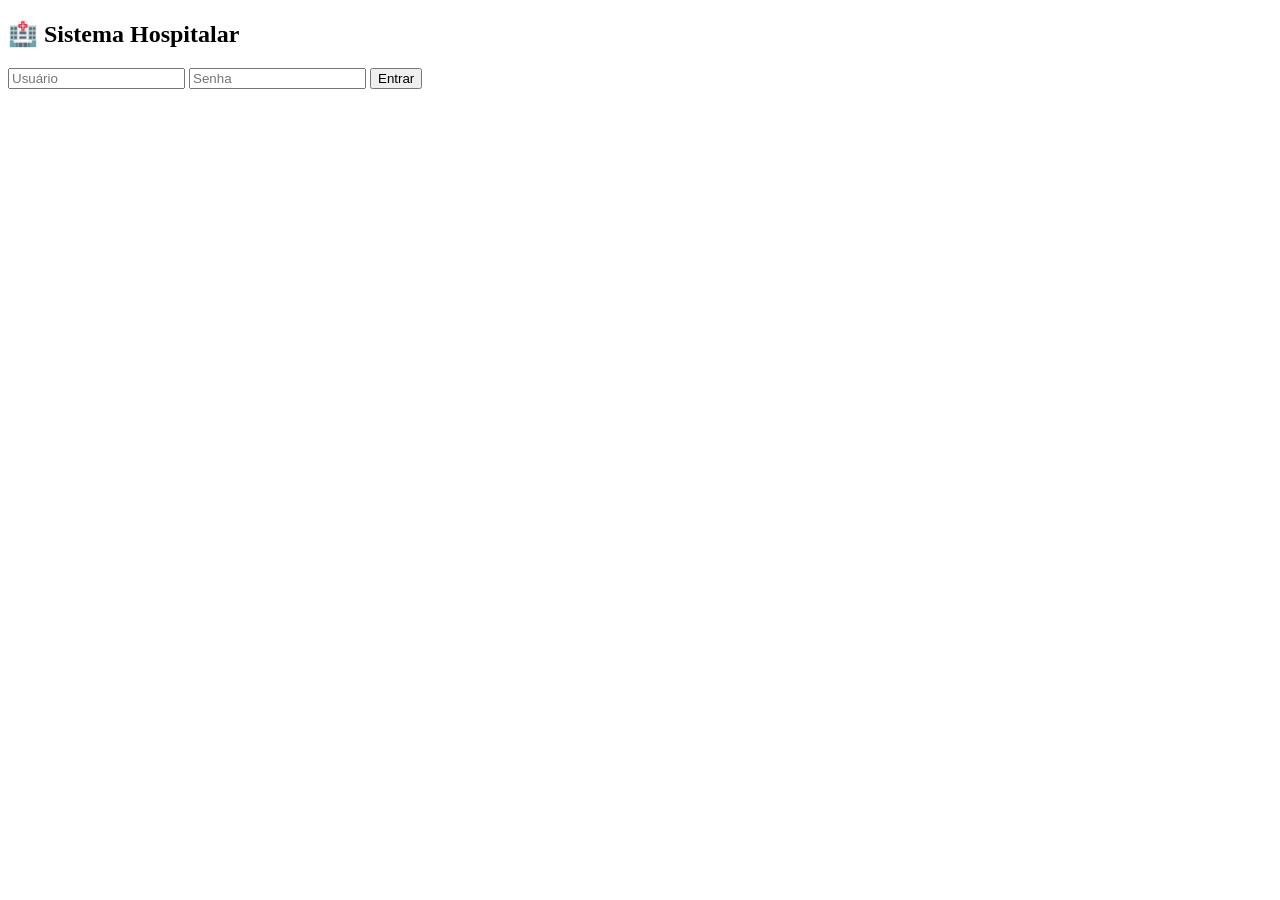
==== frontend/index.html @ 4f088b68 "Add files via upload" ====
<!DOCTYPE html>
<html>
<head>
<link rel="stylesheet" href="style.css">
</head>
<body>
<div class="container">
  <h2>🏥 Sistema Hospitalar</h2>
  <input id="usuario" placeholder="Usuário">
  <input id="senha" type="password" placeholder="Senha">
  <button onclick="login()">Entrar</button>
</div>

<script>
function login() {
  fetch("http://localhost:3000/login", {
    method: "POST",
    headers: {"Content-Type": "application/json"},
    body: JSON.stringify({
      usuario: usuario.value,
      senha: senha.value
    })
  })
  .then(r => r.json())
  .then(data => {
    if(data.tipo === "triagem") location.href = "triagem.html";
    if(data.tipo === "medico") location.href = "medico.html";
    if(data.tipo === "atendimento") location.href = "atendimento.html";
  });
}
</script>
</body>
</html>
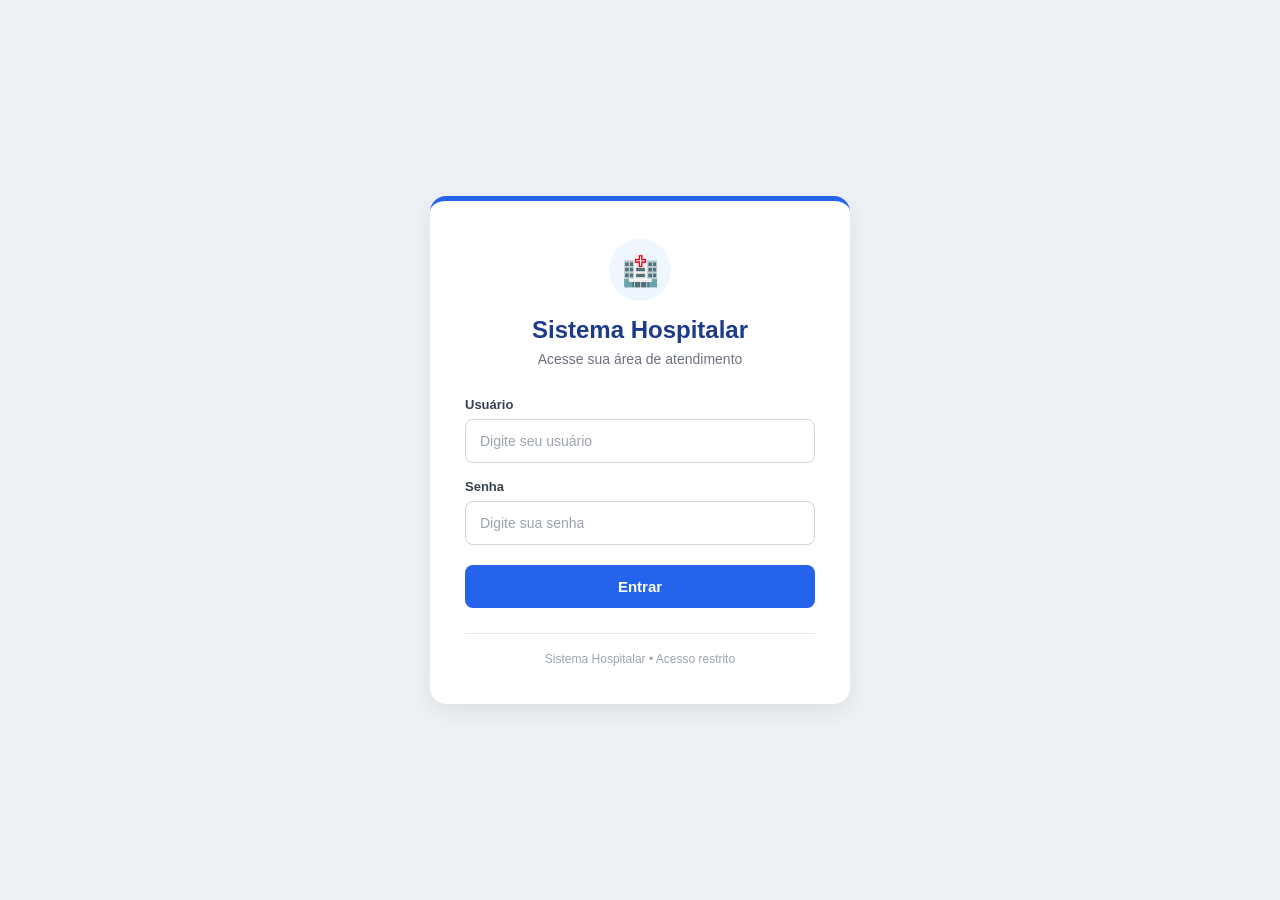
==== commit 87e7e065: "Revamp login page with new layout and styles" ====
--- a/frontend/index.html
+++ b/frontend/index.html
@@ -1,33 +1,431 @@
+
 <!DOCTYPE html>
-<html>
+<html lang="pt-BR">
 <head>
-<link rel="stylesheet" href="style.css">
+    <meta charset="UTF-8">
+    <meta name="viewport" content="width=device-width, initial-scale=1.0">
+
+    <title>Login - Sistema Hospitalar</title>
+
+    <style>
+        * {
+            box-sizing: border-box;
+            margin: 0;
+            padding: 0;
+        }
+
+        body {
+            min-height: 100vh;
+            font-family: Arial, Helvetica, sans-serif;
+            background: #eef1f5;
+            color: #1f2937;
+
+            display: flex;
+            justify-content: center;
+            align-items: center;
+
+            padding: 20px;
+        }
+
+        /* =========================
+           CONTAINER
+        ========================= */
+
+        .container {
+            width: 100%;
+            max-width: 420px;
+
+            background: #ffffff;
+
+            padding: 38px 35px;
+
+            border-radius: 16px;
+
+            border-top: 5px solid #2563eb;
+
+            box-shadow:
+                0 8px 25px rgba(0, 0, 0, 0.08);
+        }
+
+        /* =========================
+           CABEÇALHO
+        ========================= */
+
+        .cabecalho {
+            text-align: center;
+            margin-bottom: 30px;
+        }
+
+        .icone {
+            width: 62px;
+            height: 62px;
+
+            margin: 0 auto 15px;
+
+            border-radius: 50%;
+
+            background: #eff6ff;
+
+            display: flex;
+            justify-content: center;
+            align-items: center;
+
+            font-size: 30px;
+        }
+
+        h1 {
+            color: #1e3a8a;
+            font-size: 24px;
+            margin-bottom: 7px;
+        }
+
+        .subtitulo {
+            color: #6b7280;
+            font-size: 14px;
+        }
+
+        /* =========================
+           FORMULÁRIO
+        ========================= */
+
+        .formulario {
+            display: grid;
+            gap: 16px;
+        }
+
+        .campo {
+            display: grid;
+            gap: 7px;
+        }
+
+        .campo label {
+            font-size: 13px;
+            font-weight: bold;
+            color: #374151;
+        }
+
+        .campo input {
+            width: 100%;
+
+            padding: 13px 14px;
+
+            border: 1px solid #d1d5db;
+            border-radius: 8px;
+
+            font-family: inherit;
+            font-size: 14px;
+
+            outline: none;
+
+            background: #ffffff;
+
+            transition: 0.2s;
+        }
+
+        .campo input:focus {
+            border-color: #2563eb;
+
+            box-shadow:
+                0 0 0 3px rgba(37, 99, 235, 0.10);
+        }
+
+        .campo input::placeholder {
+            color: #9ca3af;
+        }
+
+        /* =========================
+           BOTÃO
+        ========================= */
+
+        .btn-entrar {
+            width: 100%;
+
+            border: none;
+            border-radius: 8px;
+
+            padding: 13px;
+
+            margin-top: 4px;
+
+            background: #2563eb;
+            color: #ffffff;
+
+            font-size: 15px;
+            font-weight: bold;
+
+            cursor: pointer;
+
+            transition: 0.2s;
+        }
+
+        .btn-entrar:hover {
+            background: #1d4ed8;
+        }
+
+        .btn-entrar:active {
+            transform: translateY(1px);
+        }
+
+        .btn-entrar:disabled {
+            opacity: 0.65;
+            cursor: not-allowed;
+        }
+
+        /* =========================
+           STATUS
+        ========================= */
+
+        .status {
+            display: none;
+
+            padding: 11px 12px;
+
+            border-radius: 8px;
+
+            font-size: 13px;
+            font-weight: bold;
+
+            text-align: center;
+        }
+
+        .status.erro {
+            display: block;
+
+            background: #fee2e2;
+            border: 1px solid #fecaca;
+
+            color: #991b1b;
+        }
+
+        /* =========================
+           RODAPÉ
+        ========================= */
+
+        .rodape {
+            margin-top: 25px;
+
+            padding-top: 18px;
+
+            border-top: 1px solid #e5e7eb;
+
+            text-align: center;
+
+            color: #9ca3af;
+
+            font-size: 12px;
+        }
+
+        /* =========================
+           RESPONSIVO
+        ========================= */
+
+        @media (max-width: 480px) {
+
+            body {
+                padding: 15px;
+            }
+
+            .container {
+                padding: 30px 22px;
+            }
+
+            h1 {
+                font-size: 22px;
+            }
+        }
+    </style>
 </head>
+
 <body>
-<div class="container">
-  <h2>🏥 Sistema Hospitalar</h2>
-  <input id="usuario" placeholder="Usuário">
-  <input id="senha" type="password" placeholder="Senha">
-  <button onclick="login()">Entrar</button>
-</div>
-
-<script>
-function login() {
-  fetch("http://localhost:3000/login", {
-    method: "POST",
-    headers: {"Content-Type": "application/json"},
-    body: JSON.stringify({
-      usuario: usuario.value,
-      senha: senha.value
-    })
-  })
-  .then(r => r.json())
-  .then(data => {
-    if(data.tipo === "triagem") location.href = "triagem.html";
-    if(data.tipo === "medico") location.href = "medico.html";
-    if(data.tipo === "atendimento") location.href = "atendimento.html";
-  });
-}
-</script>
+
+    <main class="container">
+
+        <div class="cabecalho">
+            <div class="icone">
+                🏥
+            </div>
+
+            <h1>Sistema Hospitalar</h1>
+
+            <p class="subtitulo">
+                Acesse sua área de atendimento
+            </p>
+        </div>
+
+
+        <form class="formulario" onsubmit="login(event)">
+
+            <div class="campo">
+                <label for="usuario">
+                    Usuário
+                </label>
+
+                <input
+                    type="text"
+                    id="usuario"
+                    placeholder="Digite seu usuário"
+                    autocomplete="username"
+                    required>
+            </div>
+
+
+            <div class="campo">
+                <label for="senha">
+                    Senha
+                </label>
+
+                <input
+                    type="password"
+                    id="senha"
+                    placeholder="Digite sua senha"
+                    autocomplete="current-password"
+                    required>
+            </div>
+
+
+            <div
+                id="status"
+                class="status">
+            </div>
+
+
+            <button
+                type="submit"
+                id="btnEntrar"
+                class="btn-entrar">
+
+                Entrar
+
+            </button>
+
+        </form>
+
+
+        <div class="rodape">
+            Sistema Hospitalar • Acesso restrito
+        </div>
+
+    </main>
+
+
+    <script>
+
+        async function login(event) {
+
+            event.preventDefault();
+
+            const usuarioInput =
+                document.getElementById("usuario");
+
+            const senhaInput =
+                document.getElementById("senha");
+
+            const btnEntrar =
+                document.getElementById("btnEntrar");
+
+            const status =
+                document.getElementById("status");
+
+
+            const usuario =
+                usuarioInput.value.trim();
+
+            const senha =
+                senhaInput.value;
+
+
+            status.className = "status";
+            status.textContent = "";
+
+
+            if (!usuario || !senha) {
+                mostrarErro("Preencha usuário e senha.");
+                return;
+            }
+
+
+            btnEntrar.disabled = true;
+            btnEntrar.textContent = "Entrando...";
+
+
+            try {
+
+                const resposta = await fetch(
+                    "http://localhost:3000/login",
+                    {
+                        method: "POST",
+
+                        headers: {
+                            "Content-Type": "application/json"
+                        },
+
+                        body: JSON.stringify({
+                            usuario: usuario,
+                            senha: senha
+                        })
+                    }
+                );
+
+
+                const data = await resposta.json();
+
+
+                if (data.tipo === "triagem") {
+                    location.href = "triagem.html";
+                    return;
+                }
+
+
+                if (data.tipo === "medico") {
+                    location.href = "medico.html";
+                    return;
+                }
+
+
+                if (data.tipo === "atendimento") {
+                    location.href = "atendimento.html";
+                    return;
+                }
+
+
+                mostrarErro(
+                    data.mensagem ||
+                    "Usuário ou senha inválidos."
+                );
+
+
+            } catch (erro) {
+
+                console.error(
+                    "Erro ao realizar login:",
+                    erro
+                );
+
+                mostrarErro(
+                    "Não foi possível conectar ao servidor."
+                );
+
+            } finally {
+
+                btnEntrar.disabled = false;
+                btnEntrar.textContent = "Entrar";
+
+            }
+        }
+
+
+        function mostrarErro(mensagem) {
+
+            const status =
+                document.getElementById("status");
+
+            status.textContent = mensagem;
+            status.className = "status erro";
+
+        }
+
+    </script>
+
 </body>
-</html>+</html>
+
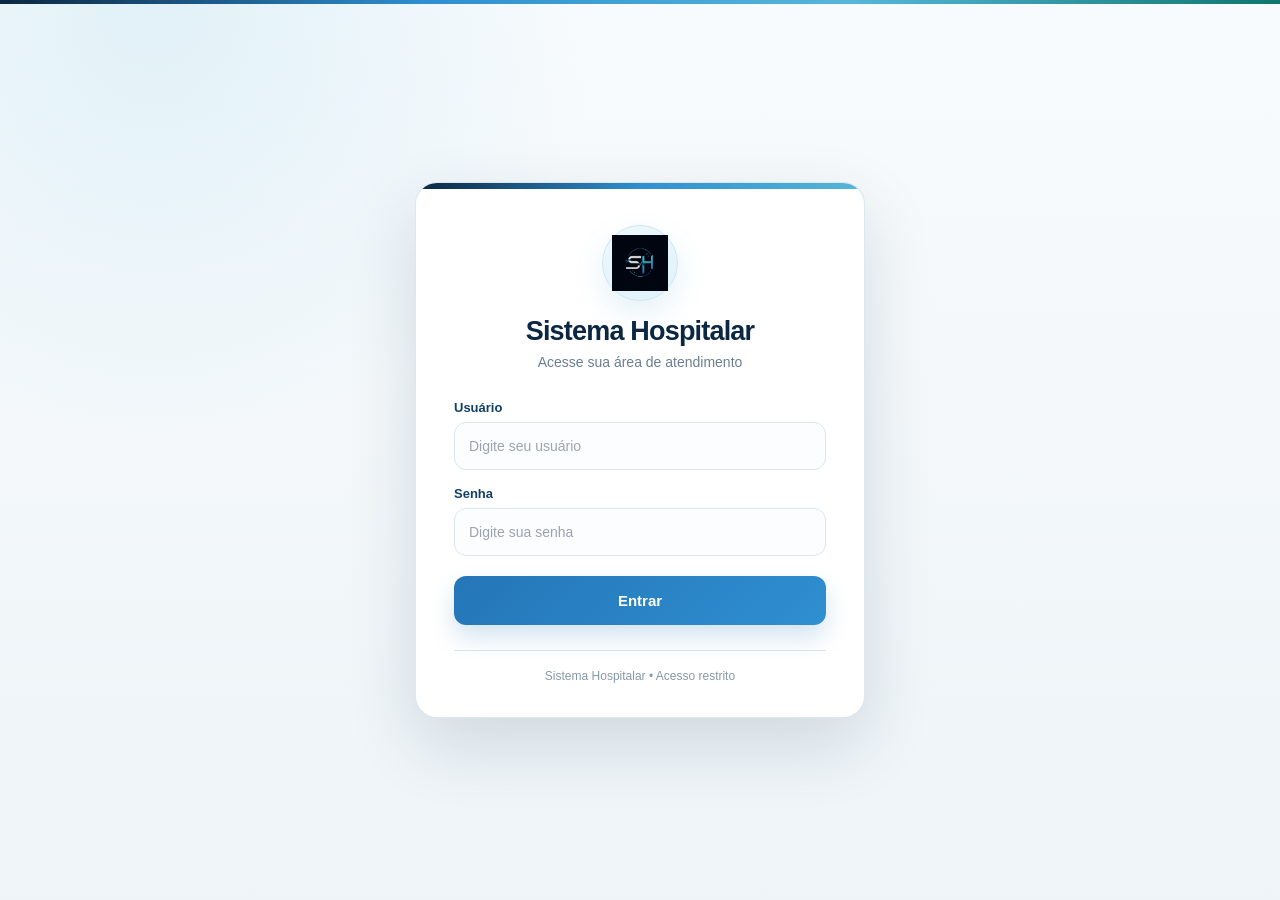
==== commit b5c10cd6: "style: modernizar interface geral do Sentinela" ====
--- a/frontend/index.html
+++ b/frontend/index.html
@@ -233,6 +233,81 @@
                 font-size: 22px;
             }
         }
+    
+        /* ===== Sentinela Design System v2 ===== */
+        :root{
+            --sn-bg:#eef4f8;
+            --sn-surface:#fff;
+            --sn-navy:#0b2741;
+            --sn-navy2:#123f66;
+            --sn-blue:#2476b8;
+            --sn-blue2:#2f8fd1;
+            --sn-cyan:#55b7d9;
+            --sn-teal:#0f766e;
+            --sn-text:#142536;
+            --sn-muted:#6b7f91;
+            --sn-line:#dbe6ee;
+            --sn-shadow:0 18px 50px rgba(16,45,70,.10);
+            --sn-shadow-soft:0 8px 24px rgba(16,45,70,.07);
+        }
+        body{
+            font-family:Inter,ui-sans-serif,-apple-system,BlinkMacSystemFont,"Segoe UI",Roboto,Arial,sans-serif;
+            background:radial-gradient(circle at 12% 0%,rgba(85,183,217,.14),transparent 28rem),linear-gradient(180deg,#f8fbfd,var(--sn-bg));
+            color:var(--sn-text);
+        }
+        body::before{
+            content:"";
+            position:fixed;
+            inset:0 0 auto 0;
+            height:4px;
+            background:linear-gradient(90deg,var(--sn-navy),var(--sn-blue2),var(--sn-cyan),var(--sn-teal));
+            z-index:9999;
+        }
+        input,select,textarea,button{font-family:inherit}
+
+        .container{
+            max-width:450px;
+            padding:42px 38px 34px;
+            border-radius:22px;
+            border:1px solid rgba(219,230,238,.95);
+            border-top:1px solid rgba(219,230,238,.95);
+            box-shadow:0 26px 70px rgba(11,39,65,.14);
+            position:relative;
+            overflow:hidden;
+        }
+        .container::before{
+            content:"";
+            position:absolute;
+            top:0;left:0;right:0;
+            height:6px;
+            background:linear-gradient(90deg,var(--sn-navy),var(--sn-blue2),var(--sn-cyan));
+        }
+        .icone{
+            width:76px;height:76px;
+            background:linear-gradient(145deg,#edf8fd,#dff2fa);
+            border:1px solid #cce7f2;
+            box-shadow:0 12px 30px rgba(47,143,209,.13);
+        }
+        .icone img{width:56px;height:56px;object-fit:contain}
+        h1{color:var(--sn-navy);font-size:27px;letter-spacing:-.03em}
+        .subtitulo{font-size:14px;color:var(--sn-muted)}
+        .campo label{color:var(--sn-navy2);font-weight:750}
+        .campo input{
+            min-height:48px;
+            border-radius:12px;
+            border-color:var(--sn-line);
+            background:#fbfdfe;
+        }
+        .campo input:focus{border-color:var(--sn-blue2);box-shadow:0 0 0 4px rgba(47,143,209,.11);background:#fff}
+        .btn-entrar{
+            min-height:49px;
+            border-radius:12px;
+            background:linear-gradient(135deg,var(--sn-blue),var(--sn-blue2));
+            box-shadow:0 12px 24px rgba(36,118,184,.20);
+        }
+        .btn-entrar:hover{background:linear-gradient(135deg,#1d679f,#247fba);transform:translateY(-1px)}
+        .rodape{color:#8699a8;border-top-color:var(--sn-line)}
+
     </style>
 </head>
 
@@ -241,8 +316,9 @@
     <main class="container">
 
         <div class="cabecalho">
+
             <div class="icone">
-                🏥
+                <img src="logo-sh.png" alt="Sentinela">
             </div>
 
             <h1>Sistema Hospitalar</h1>
@@ -250,12 +326,14 @@
             <p class="subtitulo">
                 Acesse sua área de atendimento
             </p>
+
         </div>
 
 
         <form class="formulario" onsubmit="login(event)">
 
             <div class="campo">
+
                 <label for="usuario">
                     Usuário
                 </label>
@@ -266,10 +344,12 @@
                     placeholder="Digite seu usuário"
                     autocomplete="username"
                     required>
+
             </div>
 
 
             <div class="campo">
+
                 <label for="senha">
                     Senha
                 </label>
@@ -280,6 +360,7 @@
                     placeholder="Digite sua senha"
                     autocomplete="current-password"
                     required>
+
             </div>
 
 
@@ -339,7 +420,11 @@
 
 
             if (!usuario || !senha) {
-                mostrarErro("Preencha usuário e senha.");
+
+                mostrarErro(
+                    "Preencha usuário e senha."
+                );
+
                 return;
             }
 
@@ -350,8 +435,13 @@
 
             try {
 
+                /*
+                 * ALTERAÇÃO PRINCIPAL:
+                 * A requisição agora usa a mesma origem
+                 * do servidor Express.
+                 */
                 const resposta = await fetch(
-                    "http://localhost:3000/login",
+                    "/login",
                     {
                         method: "POST",
 
@@ -370,27 +460,43 @@
                 const data = await resposta.json();
 
 
-                if (data.tipo === "triagem") {
-                    location.href = "triagem.html";
+                if (!resposta.ok) {
+
+                    mostrarErro(
+                        data.erro ||
+                        "Usuário ou senha inválidos."
+                    );
+
                     return;
                 }
 
 
-                if (data.tipo === "medico") {
-                    location.href = "medico.html";
+                if (data.tipo === "triagem") {
+
+                    location.href = "triagem.html";
+
                     return;
                 }
 
 
-                if (data.tipo === "atendimento") {
-                    location.href = "atendimento.html";
+                if (data.tipo === "medico") {
+
+                    location.href = "medico.html";
+
                     return;
                 }
 
 
+                if (data.tipo === "atendimento") {
+
+                    location.href = "atendimento.html";
+
+                    return;
+                }
+
+
                 mostrarErro(
-                    data.mensagem ||
-                    "Usuário ou senha inválidos."
+                    "Tipo de usuário não reconhecido."
                 );
 
 
